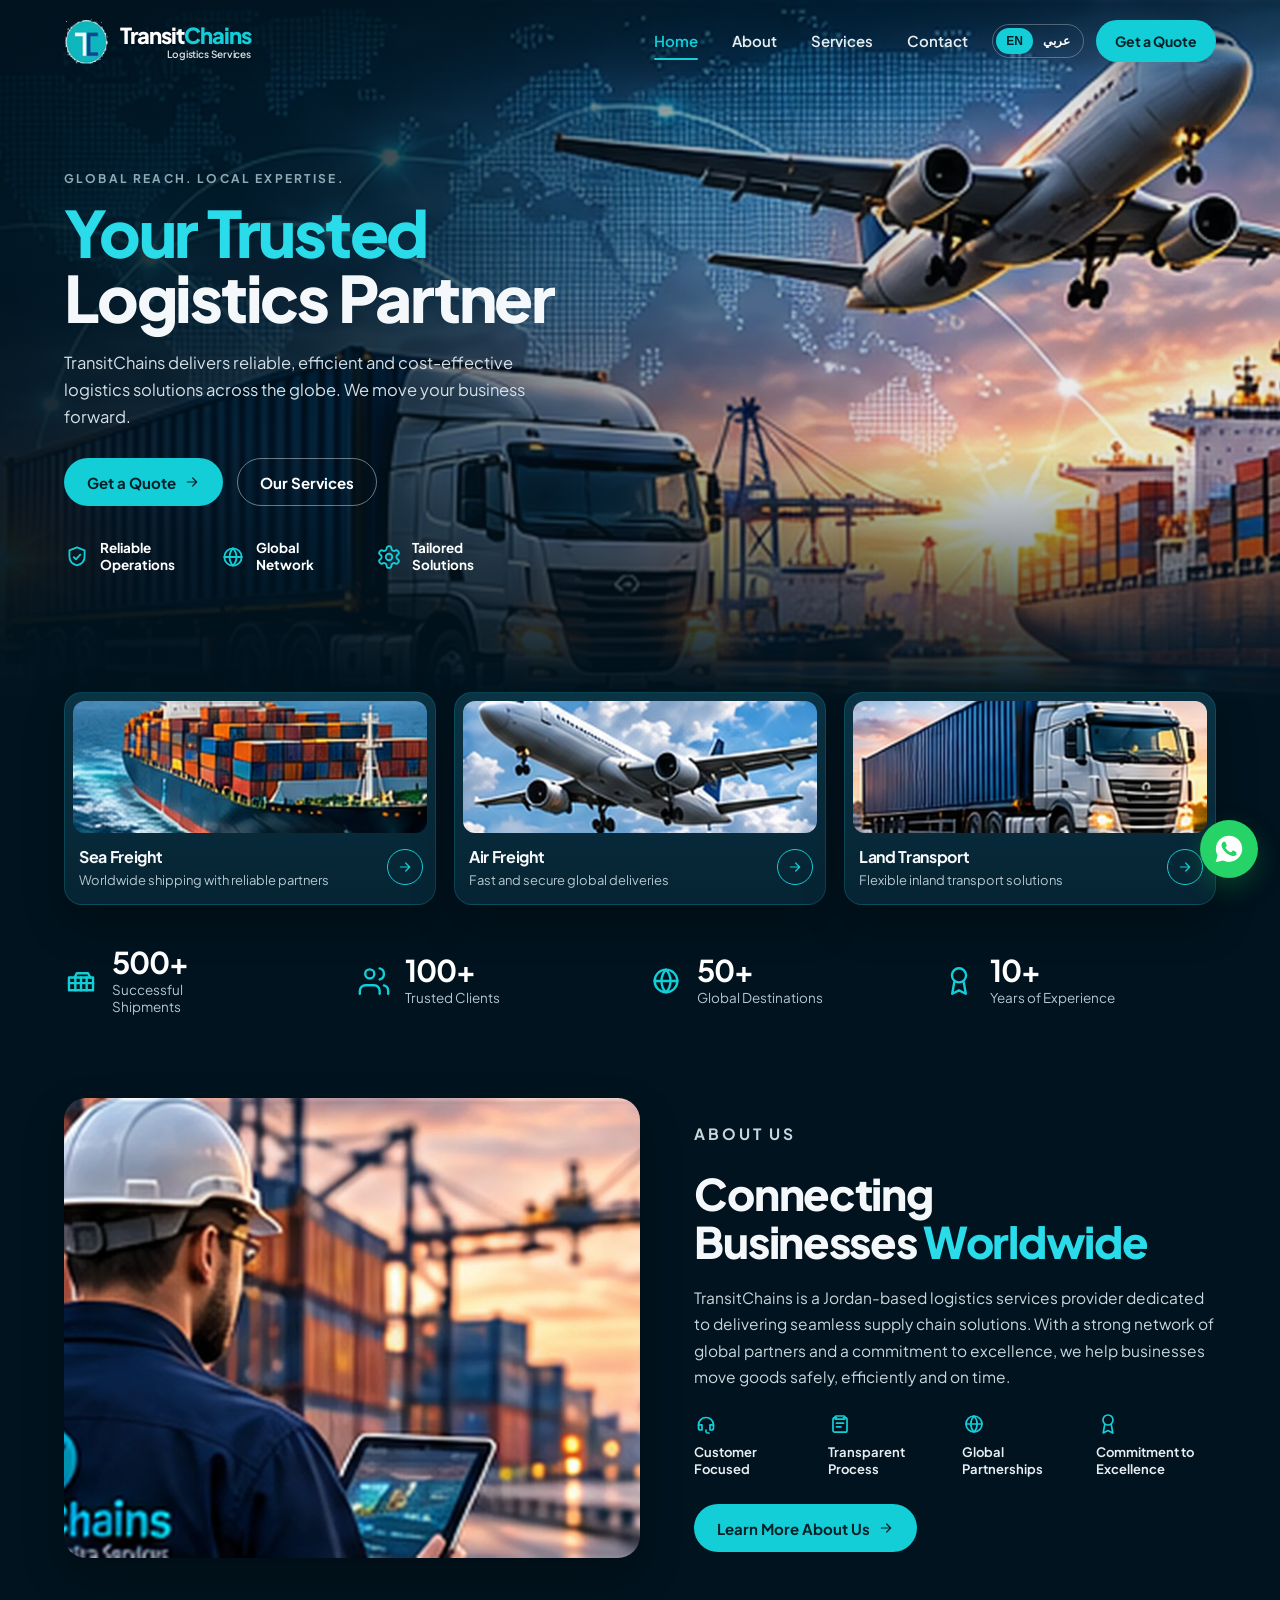
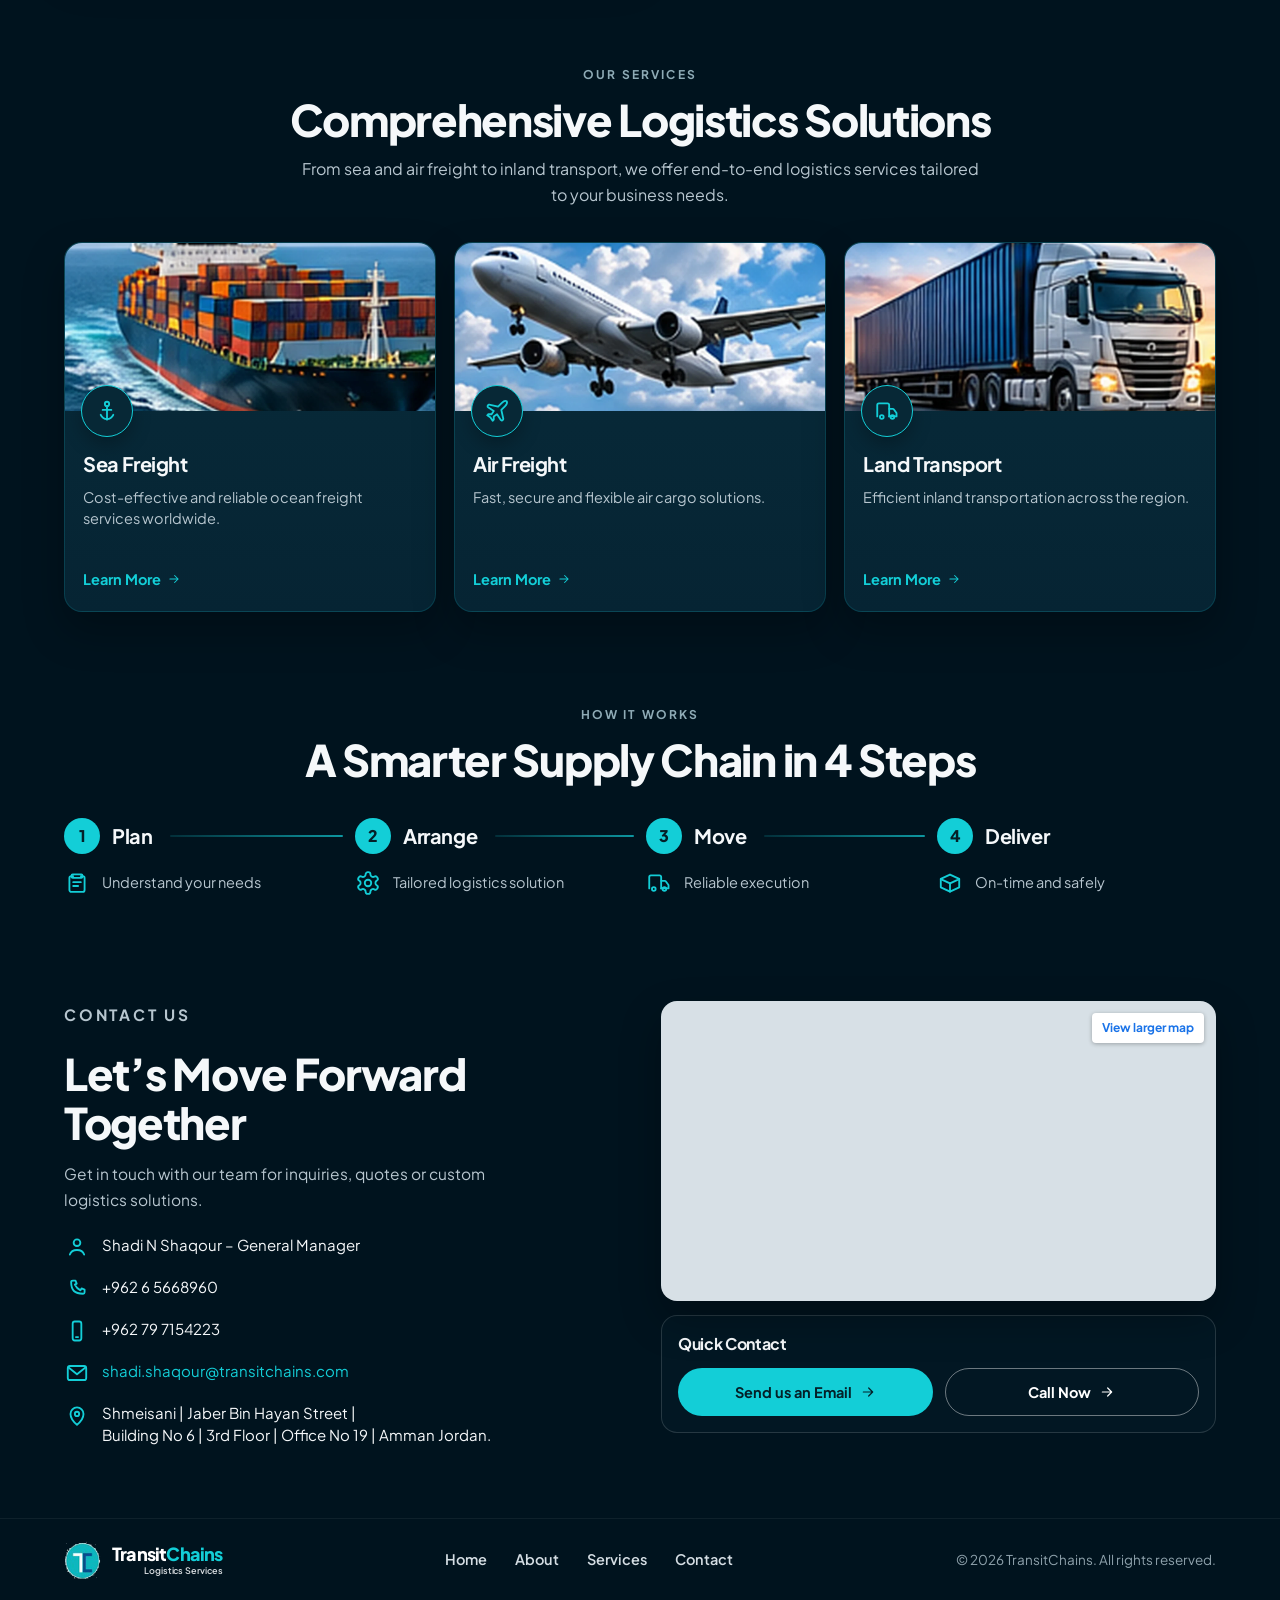
==== index.html @ 6f668985 "Initial TransitChains website and dashboard. Bilingual public site with quote inbox, section control" ====
<!DOCTYPE html>
<html lang="en">
<head>
  <meta charset="UTF-8">
  <meta name="viewport" content="width=device-width, initial-scale=1.0">
  <title>TransitChains Logistics Services | Your Trusted Logistics Partner</title>
  <meta name="description" content="TransitChains delivers reliable sea freight, air freight and land transport from Amman, Jordan.">
  <script>
    (function () {
      try {
        if (localStorage.getItem("tc-lang") === "ar") {
          document.documentElement.lang = "ar";
          document.documentElement.dir = "rtl";
        }
      } catch (error) {}
    })();
  </script>
  <meta name="theme-color" content="#00131E">
  <link rel="canonical" href="https://transitchains.com/">
  <link rel="icon" href="assets/favicon.png" type="image/png">
  <link rel="apple-touch-icon" href="assets/favicon.png">
  <meta property="og:type" content="website">
  <meta property="og:site_name" content="TransitChains Logistics Services">
  <meta property="og:title" content="TransitChains Logistics Services | Your Trusted Logistics Partner">
  <meta property="og:description" content="Reliable, efficient and cost-effective logistics solutions across the globe. We move your business forward.">
  <meta property="og:url" content="https://transitchains.com/">
  <meta property="og:image" content="https://transitchains.com/assets/images/hero-logistics.webp">
  <meta name="twitter:card" content="summary_large_image">
  <link rel="preload" as="image" href="assets/images/hero-logistics.webp">
  <link rel="stylesheet" href="css/styles.css?v=cards3">
  <script type="application/ld+json">
  {
    "@context": "https://schema.org",
    "@type": "ProfessionalService",
    "name": "TransitChains Logistics Services",
    "url": "https://transitchains.com/",
    "image": "https://transitchains.com/assets/images/hero-logistics.webp",
    "email": "shadi.shaqour@transitchains.com",
    "telephone": "+96265668960",
    "address": {
      "@type": "PostalAddress",
      "streetAddress": "Jaber Bin Hayan Street, Building No. 6, 3rd Floor, Office No. 19",
      "addressLocality": "Amman",
      "addressRegion": "Shmeisani",
      "addressCountry": "JO"
    },
    "areaServed": "Worldwide",
    "employee": {
      "@type": "Person",
      "name": "Shadi N Shaqour",
      "jobTitle": "General Manager"
    }
  }
  </script>
</head>
<body>
  <a class="skip" href="#main">Skip to content</a>

  <svg class="sprite" xmlns="http://www.w3.org/2000/svg" aria-hidden="true">
    <symbol id="i-shield" viewBox="0 0 24 24">
      <g fill="none" stroke="currentColor" stroke-width="1.7" stroke-linecap="round" stroke-linejoin="round">
        <path d="M12 3.2l7 2.6v5.7c0 4.2-2.7 7-7 8.3-4.3-1.3-7-4.1-7-8.3V5.8l7-2.6z"/>
        <path d="M9 12.1l2 2 4-4.2"/>
      </g>
    </symbol>
    <symbol id="i-globe" viewBox="0 0 24 24">
      <g fill="none" stroke="currentColor" stroke-width="1.7" stroke-linecap="round" stroke-linejoin="round">
        <circle cx="12" cy="12" r="8"/>
        <path d="M4 12h16"/>
        <path d="M12 4c2.1 2.2 3.2 4.9 3.2 8s-1.1 5.8-3.2 8c-2.1-2.2-3.2-4.9-3.2-8s1.1-5.8 3.2-8z"/>
      </g>
    </symbol>
    <symbol id="i-gear" viewBox="0 0 24 24">
      <g fill="none" stroke="currentColor" stroke-width="1.7" stroke-linecap="round" stroke-linejoin="round">
        <path d="M12.2 2h-.4a2 2 0 0 0-2 2v.18a2 2 0 0 1-1 1.73l-.43.25a2 2 0 0 1-2 0l-.15-.08a2 2 0 0 0-2.73.73l-.22.38a2 2 0 0 0 .73 2.73l.15.1a2 2 0 0 1 1 1.72v.51a2 2 0 0 1-1 1.74l-.15.09a2 2 0 0 0-.73 2.73l.22.38a2 2 0 0 0 2.73.73l.15-.08a2 2 0 0 1 2 0l.43.25a2 2 0 0 1 1 1.73V20a2 2 0 0 0 2 2h.44a2 2 0 0 0 2-2v-.18a2 2 0 0 1 1-1.73l.43-.25a2 2 0 0 1 2 0l.15.08a2 2 0 0 0 2.73-.73l.22-.39a2 2 0 0 0-.73-2.73l-.15-.08a2 2 0 0 1-1-1.74v-.5a2 2 0 0 1 1-1.74l.15-.09a2 2 0 0 0 .73-2.73l-.22-.38a2 2 0 0 0-2.73-.73l-.15.08a2 2 0 0 1-2 0l-.43-.25a2 2 0 0 1-1-1.73V4a2 2 0 0 0-2-2z"/>
        <circle cx="12" cy="12" r="3"/>
      </g>
    </symbol>
    <symbol id="i-users" viewBox="0 0 24 24">
      <g fill="none" stroke="currentColor" stroke-width="1.7" stroke-linecap="round" stroke-linejoin="round">
        <path d="M16 21v-2a4 4 0 0 0-4-4H6a4 4 0 0 0-4 4v2"/>
        <circle cx="9" cy="7" r="3.2"/>
        <path d="M22 21v-2a4 4 0 0 0-3-3.87"/>
        <path d="M16 3.13a4 4 0 0 1 0 7.75"/>
      </g>
    </symbol>
    <symbol id="i-award" viewBox="0 0 24 24">
      <g fill="none" stroke="currentColor" stroke-width="1.7" stroke-linecap="round" stroke-linejoin="round">
        <circle cx="12" cy="8" r="5"/>
        <path d="M8.7 12.6 7.2 21l4.8-2.4L16.8 21l-1.5-8.4"/>
      </g>
    </symbol>
    <symbol id="i-boxes" viewBox="0 0 24 24">
      <g fill="none" stroke="currentColor" stroke-width="1.7" stroke-linecap="round" stroke-linejoin="round">
        <path d="M3.5 9.5h17v9h-17z"/>
        <path d="M3.5 13.5h17M8 9.5v9M12 9.5v9M16 9.5v9"/>
        <path d="M7.5 9.5L9 6.5h8l1.5 3"/>
      </g>
    </symbol>
    <symbol id="i-anchor" viewBox="0 0 24 24">
      <g fill="none" stroke="currentColor" stroke-width="1.7" stroke-linecap="round" stroke-linejoin="round">
        <circle cx="12" cy="5.5" r="2"/>
        <path d="M12 7.5V20"/>
        <path d="M8 11h8"/>
        <path d="M6.2 15.5C7.4 18 9.5 19.4 12 19.4s4.6-1.4 5.8-3.9"/>
      </g>
    </symbol>
    <symbol id="i-plane" viewBox="0 0 24 24">
      <g fill="none" stroke="currentColor" stroke-width="1.7" stroke-linecap="round" stroke-linejoin="round">
        <path d="M17.8 19.2 16 11l3.5-3.5C21 6 21.5 4 21 3c-1-.5-3 0-4.5 1.5L13 8 4.8 6.2c-.5-.1-.9.1-1.1.5l-.3.5c-.2.5-.1 1 .3 1.3L9 12l-2 3H4l-1 1 3 2 2 3 1-1v-3l3-2 3.5 5.3c.3.4.8.5 1.3.3l.5-.2c.4-.3.6-.7.5-1.2z"/>
      </g>
    </symbol>
    <symbol id="i-truck" viewBox="0 0 24 24">
      <g fill="none" stroke="currentColor" stroke-width="1.7" stroke-linecap="round" stroke-linejoin="round">
        <path d="M14 17V6.5A1.5 1.5 0 0 0 12.5 5H4.5A1.5 1.5 0 0 0 3 6.5V17"/>
        <path d="M14 10h3.4a1 1 0 0 1 .8.4l2.4 3.2a1 1 0 0 1 .2.6V17h-6.8"/>
        <circle cx="7.2" cy="17.5" r="1.7"/>
        <circle cx="17" cy="17.5" r="1.7"/>
      </g>
    </symbol>
    <symbol id="i-warehouse" viewBox="0 0 24 24">
      <g fill="none" stroke="currentColor" stroke-width="1.7" stroke-linecap="round" stroke-linejoin="round">
        <path d="M4 20V10.2L12 4l8 6.2V20"/>
        <path d="M4 20h16"/>
        <path d="M9 20v-6h6v6"/>
      </g>
    </symbol>
    <symbol id="i-clipboard" viewBox="0 0 24 24">
      <g fill="none" stroke="currentColor" stroke-width="1.7" stroke-linecap="round" stroke-linejoin="round">
        <rect x="7" y="4" width="10" height="3.2" rx="1"/>
        <path d="M8.5 5.6H6.8A1.8 1.8 0 005 7.4v11A1.8 1.8 0 006.8 20.2h10.4a1.8 1.8 0 001.8-1.8v-11a1.8 1.8 0 00-1.8-1.8H15.5"/>
        <path d="M8.5 11.2h7M8.5 14.8h4.5"/>
      </g>
    </symbol>
    <symbol id="i-box" viewBox="0 0 24 24">
      <g fill="none" stroke="currentColor" stroke-width="1.7" stroke-linecap="round" stroke-linejoin="round">
        <path d="M3.5 8.2L12 4.2l8.5 4v.2L12 12.4 3.5 8.4z"/>
        <path d="M3.5 8.4V16l8.5 4 8.5-4V8.4"/>
        <path d="M12 12.4V20"/>
      </g>
    </symbol>
    <symbol id="i-headset" viewBox="0 0 24 24">
      <g fill="none" stroke="currentColor" stroke-width="1.7" stroke-linecap="round" stroke-linejoin="round">
        <path d="M4.5 13a7.5 7.5 0 0115 0"/>
        <path d="M4.5 13.2V16a2 2 0 002 2H8v-5.2H6.5a2 2 0 00-2 2.4z"/>
        <path d="M19.5 13.2V16a2 2 0 01-2 2H16v-5.2h1.5a2 2 0 012 2.4z"/>
        <path d="M12 18.2v1.2a1.6 1.6 0 001.6 1.6H15"/>
      </g>
    </symbol>
    <symbol id="i-user" viewBox="0 0 24 24">
      <g fill="none" stroke="currentColor" stroke-width="1.7" stroke-linecap="round" stroke-linejoin="round">
        <circle cx="12" cy="8" r="3.1"/>
        <path d="M5.4 19c.9-2.8 3.1-4.2 6.6-4.2s5.7 1.4 6.6 4.2"/>
      </g>
    </symbol>
    <symbol id="i-phone" viewBox="0 0 24 24">
      <g fill="none" stroke="currentColor" stroke-width="1.7" stroke-linecap="round" stroke-linejoin="round">
        <path d="M8.2 4.2h2.4l1.1 2.8-1.7 1a11 11 0 005.2 5.2l1-1.7 2.8 1.1v2.4c0 .7-.6 1.4-1.4 1.4C9.8 16.4 6.6 13.2 6.6 5.6c0-.8.6-1.4 1.6-1.4z"/>
      </g>
    </symbol>
    <symbol id="i-mobile" viewBox="0 0 24 24">
      <g fill="none" stroke="currentColor" stroke-width="1.7" stroke-linecap="round" stroke-linejoin="round">
        <rect x="8" y="3.2" width="8" height="17.6" rx="2"/>
        <path d="M11 17.6h2"/>
      </g>
    </symbol>
    <symbol id="i-mail" viewBox="0 0 24 24">
      <g fill="none" stroke="currentColor" stroke-width="1.7" stroke-linecap="round" stroke-linejoin="round">
        <rect x="3.5" y="5.5" width="17" height="13" rx="2"/>
        <path d="M4.5 7.2l7.5 6 7.5-6"/>
      </g>
    </symbol>
    <symbol id="i-pin" viewBox="0 0 24 24">
      <g fill="none" stroke="currentColor" stroke-width="1.7" stroke-linecap="round" stroke-linejoin="round">
        <path d="M12 21s6-5.1 6-10a6 6 0 10-12 0c0 4.9 6 10 6 10z"/>
        <circle cx="12" cy="11" r="2"/>
      </g>
    </symbol>
    <symbol id="i-arrow" viewBox="0 0 24 24">
      <g fill="none" stroke="currentColor" stroke-width="1.8" stroke-linecap="round" stroke-linejoin="round">
        <path d="M5 12h14M13 6l6 6-6 6"/>
      </g>
    </symbol>
    <symbol id="i-whatsapp" viewBox="0 0 24 24">
      <path fill="currentColor" d="M12.04 2C6.58 2 2.15 6.4 2.15 11.83c0 1.74.46 3.44 1.34 4.94L2 22l5.39-1.41a10.1 10.1 0 004.65 1.12h.01c5.46 0 9.89-4.4 9.89-9.83C21.94 6.4 17.5 2 12.04 2zm5.76 13.9c-.24.68-1.4 1.24-1.94 1.32-.5.07-1.12.1-1.81-.11-.41-.13-.95-.31-1.63-.61-2.87-1.24-4.74-4.13-4.88-4.32-.14-.19-1.16-1.54-1.16-2.94s.73-2.08 1-2.37c.24-.26.64-.38 1.02-.38.12 0 .23 0 .33.01.3.01.44.03.64.49.24.57.82 1.98.89 2.12.07.15.12.32.02.51-.09.19-.14.31-.28.48-.14.17-.29.37-.42.5-.14.14-.28.29-.12.56.16.26.7 1.16 1.51 1.88 1.04.92 1.91 1.21 2.18 1.35.27.13.43.11.59-.07.16-.17.68-.79.86-1.06.18-.27.36-.22.6-.13.24.09 1.54.73 1.8.86.27.13.44.2.51.31.07.11.07.64-.17 1.32z"/>
    </symbol>
  </svg>

  <header class="header" id="top" data-section="header" data-rows="header.logo nav.home nav.about nav.services nav.contact header.quote header.lang">
    <div class="container header-inner">
      <a class="logo" href="#home" data-row="header.logo" aria-label="TransitChains Logistics Services, home">
        <img src="assets/favicon.png" alt="" width="46" height="46">
        <span class="logo-text">
          <span class="logo-name"><span>Transit</span><span class="accent">Chains</span></span>
          <span class="logo-tag" data-i18n="brand.tag">Logistics Services</span>
        </span>
      </a>

      <nav class="nav" id="site-nav" aria-label="Primary">
        <a href="#home" class="is-active" data-row="nav.home" data-i18n="nav.home">Home</a>
        <a href="#about" data-nav="about" data-row="nav.about" data-i18n="nav.about">About</a>
        <a href="#services" data-nav="services" data-row="nav.services" data-i18n="nav.services">Services</a>
        <a href="#contact" data-nav="contact" data-row="nav.contact" data-i18n="nav.contact">Contact</a>
        <button type="button" class="btn btn-primary nav-cta" data-open-quote data-row="header.quote"><span data-i18n="nav.quote">Get a Quote</span></button>
      </nav>

      <div class="header-end">
        <div class="lang-switch" data-row="header.lang" role="group" aria-label="Language">
          <button type="button" data-set-lang="en">EN</button>
          <button type="button" data-set-lang="ar">عربي</button>
        </div>
        <button type="button" class="btn btn-primary header-cta" data-open-quote data-row="header.quote"><span data-i18n="nav.quote">Get a Quote</span></button>
        <button class="nav-toggle" type="button" aria-expanded="false" aria-controls="site-nav" aria-label="Open menu">
          <span></span><span></span><span></span>
        </button>
      </div>
    </div>
  </header>

  <main id="main">
    <section class="hero" id="home">
      <div class="hero-stage" data-section="hero" data-rows="hero.photo hero.kicker hero.title hero.lede hero.quote hero.services hero.f1 hero.f2 hero.f3">
        <img class="hero-photo" data-row="hero.photo" src="assets/images/hero-logistics.webp" alt="Airplane, container truck and cargo ship at a port terminal" width="2400" height="1100">
        <div class="hero-shade" aria-hidden="true"></div>
        <div class="container">
          <div class="hero-copy">
          <p class="kicker" data-row="hero.kicker" data-i18n="hero.kicker">Global reach. Local expertise.</p>
          <h1 data-row="hero.title">
            <span class="accent" data-i18n="hero.titleA">Your Trusted</span>
            <span data-i18n="hero.titleB">Logistics Partner</span>
          </h1>
          <p class="lede" data-row="hero.lede" data-i18n="hero.lede">TransitChains delivers reliable, efficient and cost-effective logistics solutions across the globe. We move your business forward.</p>
          <div class="hero-actions">
            <button type="button" class="btn btn-primary" data-open-quote data-row="hero.quote"><span data-i18n="nav.quote">Get a Quote</span> <svg class="icon icon-sm" aria-hidden="true"><use href="#i-arrow"/></svg></button>
            <a class="btn btn-ghost" href="#services" data-nav="services" data-row="hero.services"><span data-i18n="hero.services">Our Services</span></a>
          </div>
          <ul class="features">
            <li data-row="hero.f1">
              <svg class="icon" aria-hidden="true"><use href="#i-shield"/></svg>
              <span data-i18n="hero.f1">Reliable Operations</span>
            </li>
            <li data-row="hero.f2">
              <svg class="icon" aria-hidden="true"><use href="#i-globe"/></svg>
              <span data-i18n="hero.f2">Global Network</span>
            </li>
            <li data-row="hero.f3">
              <svg class="icon" aria-hidden="true"><use href="#i-gear"/></svg>
              <span data-i18n="hero.f3">Tailored Solutions</span>
            </li>
          </ul>
          </div>
        </div>
      </div>

      <div class="container">
        <div class="mini-grid" data-section="heroCards" data-rows="heroCards.sea heroCards.air heroCards.land">
          <a class="mini-card" href="#sea-freight" data-row="heroCards.sea">
            <img src="assets/images/sea-freight.webp" alt="Container ship at sea" width="1200" height="800">
            <span class="mini-body">
              <span>
                <strong data-i18n="svc.sea.name">Sea Freight</strong>
                <small data-i18n="svc.sea.short">Worldwide shipping with reliable partners</small>
              </span>
              <span class="arrow-btn" aria-hidden="true"><svg class="icon icon-sm"><use href="#i-arrow"/></svg></span>
            </span>
          </a>
          <a class="mini-card" href="#air-freight" data-row="heroCards.air">
            <img src="assets/images/air-freight.webp" alt="Cargo airplane in flight" width="1200" height="800">
            <span class="mini-body">
              <span>
                <strong data-i18n="svc.air.name">Air Freight</strong>
                <small data-i18n="svc.air.short">Fast and secure global deliveries</small>
              </span>
              <span class="arrow-btn" aria-hidden="true"><svg class="icon icon-sm"><use href="#i-arrow"/></svg></span>
            </span>
          </a>
          <a class="mini-card" href="#land-transport" data-row="heroCards.land">
            <img src="assets/images/land-transport.webp" alt="Freight truck on the highway" width="1200" height="800">
            <span class="mini-body">
              <span>
                <strong data-i18n="svc.land.name">Land Transport</strong>
                <small data-i18n="svc.land.short">Flexible inland transport solutions</small>
              </span>
              <span class="arrow-btn" aria-hidden="true"><svg class="icon icon-sm"><use href="#i-arrow"/></svg></span>
            </span>
          </a>
        </div>
      </div>
    </section>

    <section class="stats" data-section="stats" data-rows="stat.1 stat.2 stat.3 stat.4" aria-label="Company highlights">
      <div class="container stats-grid">
        <div class="stat" data-row="stat.1">
          <svg class="icon icon-lg" aria-hidden="true"><use href="#i-boxes"/></svg>
          <div>
            <strong data-stat="0">500+</strong>
            <span data-i18n="stat.1">Successful Shipments</span>
          </div>
        </div>
        <div class="stat" data-row="stat.2">
          <svg class="icon icon-lg" aria-hidden="true"><use href="#i-users"/></svg>
          <div>
            <strong data-stat="1">100+</strong>
            <span data-i18n="stat.2">Trusted Clients</span>
          </div>
        </div>
        <div class="stat" data-row="stat.3">
          <svg class="icon icon-lg" aria-hidden="true"><use href="#i-globe"/></svg>
          <div>
            <strong data-stat="2">50+</strong>
            <span data-i18n="stat.3">Global Destinations</span>
          </div>
        </div>
        <div class="stat" data-row="stat.4">
          <svg class="icon icon-lg" aria-hidden="true"><use href="#i-award"/></svg>
          <div>
            <strong data-stat="3">10+</strong>
            <span data-i18n="stat.4">Years of Experience</span>
          </div>
        </div>
      </div>
    </section>

    <section class="about" id="about" data-section="about" data-rows="about.photo about.kicker about.title about.body about.p1 about.p2 about.p3 about.p4 about.more">
      <div class="container about-grid">
        <figure class="about-photo" data-row="about.photo">
          <img src="assets/images/about-logistics.webp" alt="TransitChains coordinator reviewing a shipment plan at the port" width="1400" height="1100">
        </figure>
        <div class="about-copy">
          <p class="kicker" data-row="about.kicker" data-i18n="about.kicker">About us</p>
          <h2 data-row="about.title"><span data-i18n="about.t1">Connecting</span><br><span data-i18n="about.t2">Businesses</span> <span class="accent" data-i18n="about.t3">Worldwide</span></h2>
          <p data-row="about.body" data-i18n="about.body">TransitChains is a Jordan-based logistics services provider dedicated to delivering seamless supply chain solutions. With a strong network of global partners and a commitment to excellence, we help businesses move goods safely, efficiently and on time.</p>
          <ul class="about-points">
            <li data-row="about.p1">
              <svg class="icon" aria-hidden="true"><use href="#i-headset"/></svg>
              <span data-i18n="about.p1">Customer Focused</span>
            </li>
            <li data-row="about.p2">
              <svg class="icon" aria-hidden="true"><use href="#i-clipboard"/></svg>
              <span data-i18n="about.p2">Transparent Process</span>
            </li>
            <li data-row="about.p3">
              <svg class="icon" aria-hidden="true"><use href="#i-globe"/></svg>
              <span data-i18n="about.p3">Global Partnerships</span>
            </li>
            <li data-row="about.p4">
              <svg class="icon" aria-hidden="true"><use href="#i-award"/></svg>
              <span data-i18n="about.p4">Commitment to Excellence</span>
            </li>
          </ul>
          <a class="btn btn-primary" href="#services" data-nav="services" data-row="about.more"><span data-i18n="about.more">Learn More About Us</span> <svg class="icon icon-sm" aria-hidden="true"><use href="#i-arrow"/></svg></a>
        </div>
      </div>
    </section>

    <section class="services" id="services" data-section="services" data-rows="services.head services.sea services.air services.land">
      <div class="container">
        <header class="section-head" data-row="services.head">
          <p class="kicker" data-i18n="services.kicker">Our services</p>
          <h2 data-i18n="services.title">Comprehensive Logistics Solutions</h2>
          <p data-i18n="services.lede">From sea and air freight to inland transport, we offer end-to-end logistics services tailored to your business needs.</p>
        </header>
        <div class="solution-grid">
          <article class="solution" id="sea-freight" data-row="services.sea">
            <div class="solution-media">
              <img src="assets/images/sea-freight.webp" alt="Loaded container vessel on open water" width="1200" height="800">
              <span class="solution-badge" aria-hidden="true"><svg class="icon"><use href="#i-anchor"/></svg></span>
            </div>
            <div class="solution-body">
              <h3 data-i18n="svc.sea.name">Sea Freight</h3>
              <p data-i18n="svc.sea.long">Cost-effective and reliable ocean freight services worldwide.</p>
              <button type="button" class="text-link" data-open-quote data-service="sea" data-row="services.seaMore"><span data-i18n="services.more">Learn More</span> <svg class="icon icon-xs" aria-hidden="true"><use href="#i-arrow"/></svg></button>
            </div>
          </article>
          <article class="solution" id="air-freight" data-row="services.air">
            <div class="solution-media">
              <img src="assets/images/air-freight.webp" alt="Commercial aircraft flying above the clouds" width="1200" height="800">
              <span class="solution-badge" aria-hidden="true"><svg class="icon"><use href="#i-plane"/></svg></span>
            </div>
            <div class="solution-body">
              <h3 data-i18n="svc.air.name">Air Freight</h3>
              <p data-i18n="svc.air.long">Fast, secure and flexible air cargo solutions.</p>
              <button type="button" class="text-link" data-open-quote data-service="air" data-row="services.airMore"><span data-i18n="services.more">Learn More</span> <svg class="icon icon-xs" aria-hidden="true"><use href="#i-arrow"/></svg></button>
            </div>
          </article>
          <article class="solution" id="land-transport" data-row="services.land">
            <div class="solution-media">
              <img src="assets/images/land-transport.webp" alt="Semi-truck hauling a container on the road" width="1200" height="800">
              <span class="solution-badge" aria-hidden="true"><svg class="icon"><use href="#i-truck"/></svg></span>
            </div>
            <div class="solution-body">
              <h3 data-i18n="svc.land.name">Land Transport</h3>
              <p data-i18n="svc.land.long">Efficient inland transportation across the region.</p>
              <button type="button" class="text-link" data-open-quote data-service="land" data-row="services.landMore"><span data-i18n="services.more">Learn More</span> <svg class="icon icon-xs" aria-hidden="true"><use href="#i-arrow"/></svg></button>
            </div>
          </article>
        </div>
      </div>
    </section>

    <section class="process" id="process" data-section="process" data-rows="process.head step.1 step.2 step.3 step.4" aria-labelledby="process-title">
      <div class="container">
        <header class="section-head" data-row="process.head">
          <p class="kicker" data-i18n="process.kicker">How it works</p>
          <h2 id="process-title" data-i18n="process.title">A Smarter Supply Chain in 4 Steps</h2>
        </header>
        <ol class="steps">
          <li data-row="step.1">
            <div class="step-top">
              <span class="step-num">1</span>
              <h3 data-i18n="step.1.t">Plan</h3>
              <span class="connector" aria-hidden="true"></span>
            </div>
            <div class="step-body">
              <svg class="icon" aria-hidden="true"><use href="#i-clipboard"/></svg>
              <p data-i18n="step.1.d">Understand your needs</p>
            </div>
          </li>
          <li data-row="step.2">
            <div class="step-top">
              <span class="step-num">2</span>
              <h3 data-i18n="step.2.t">Arrange</h3>
              <span class="connector" aria-hidden="true"></span>
            </div>
            <div class="step-body">
              <svg class="icon" aria-hidden="true"><use href="#i-gear"/></svg>
              <p data-i18n="step.2.d">Tailored logistics solution</p>
            </div>
          </li>
          <li data-row="step.3">
            <div class="step-top">
              <span class="step-num">3</span>
              <h3 data-i18n="step.3.t">Move</h3>
              <span class="connector" aria-hidden="true"></span>
            </div>
            <div class="step-body">
              <svg class="icon" aria-hidden="true"><use href="#i-truck"/></svg>
              <p data-i18n="step.3.d">Reliable execution</p>
            </div>
          </li>
          <li data-row="step.4">
            <div class="step-top">
              <span class="step-num">4</span>
              <h3 data-i18n="step.4.t">Deliver</h3>
            </div>
            <div class="step-body">
              <svg class="icon" aria-hidden="true"><use href="#i-box"/></svg>
              <p data-i18n="step.4.d">On-time and safely</p>
            </div>
          </li>
        </ol>
      </div>
    </section>

    <section class="contact" id="contact" data-section="contact" data-rows="contact.kicker contact.title contact.lede contact.manager contact.phone contact.mobile contact.email contact.address contact.map contact.quick contact.emailBtn contact.call">
      <div class="container contact-grid">
        <div class="contact-copy">
          <p class="kicker" data-row="contact.kicker" data-i18n="contact.kicker">Contact us</p>
          <h2 data-row="contact.title" data-i18n="contact.title">Let’s Move Forward Together</h2>
          <p data-row="contact.lede" data-i18n="contact.lede">Get in touch with our team for inquiries, quotes or custom logistics solutions.</p>
          <ul class="contact-list">
            <li data-row="contact.manager">
              <svg class="icon" aria-hidden="true"><use href="#i-user"/></svg>
              <span><span data-bind="manager">Shadi N Shaqour</span> – <span data-i18n="contact.role">General Manager</span></span>
            </li>
            <li data-row="contact.phone">
              <svg class="icon" aria-hidden="true"><use href="#i-phone"/></svg>
              <a data-bind="phone" href="tel:+96265668960">+962 6 5668960</a>
            </li>
            <li data-row="contact.mobile">
              <svg class="icon" aria-hidden="true"><use href="#i-mobile"/></svg>
              <a data-bind="mobile" href="tel:+962797154223">+962 79 7154223</a>
            </li>
            <li data-row="contact.email">
              <svg class="icon" aria-hidden="true"><use href="#i-mail"/></svg>
              <a class="email" data-bind="email" href="mailto:shadi.shaqour@transitchains.com">shadi.shaqour@transitchains.com</a>
            </li>
            <li data-row="contact.address">
              <svg class="icon" aria-hidden="true"><use href="#i-pin"/></svg>
              <a data-bind="address" data-i18n="contact.address" href="https://www.google.com/maps/search/?api=1&amp;query=Jaber+Bin+Hayan+Street+Shmeisani+Amman+Jordan" target="_blank" rel="noopener noreferrer">Shmeisani | Jaber Bin Hayan Street |
Building No 6 | 3rd Floor | Office No 19 | Amman Jordan.</a>
            </li>
          </ul>
        </div>

        <div class="contact-panel">
          <div class="map-frame" data-row="contact.map">
            <iframe
              data-bind="map"
              title="Map showing TransitChains in Shmeisani, Amman"
              src="https://maps.google.com/maps?q=Jaber%20Bin%20Hayan%20Street%2C%20Shmeisani%2C%20Amman%2C%20Jordan&amp;z=15&amp;output=embed"
              loading="lazy"
              referrerpolicy="no-referrer-when-downgrade"></iframe>
            <a class="map-larger" data-bind="mapLink" data-i18n="contact.map" href="https://www.google.com/maps/search/?api=1&amp;query=Jaber+Bin+Hayan+Street+Shmeisani+Amman+Jordan" target="_blank" rel="noopener noreferrer">View larger map</a>
          </div>
          <div class="quick">
            <h3 data-row="contact.quick" data-i18n="contact.quick">Quick Contact</h3>
            <div class="quick-actions">
              <button type="button" class="btn btn-primary" data-open-quote data-row="contact.emailBtn"><span data-i18n="contact.email">Send us an Email</span> <svg class="icon icon-sm" aria-hidden="true"><use href="#i-arrow"/></svg></button>
              <a class="btn btn-ghost" data-bind="call" data-row="contact.call" href="tel:+96265668960"><span data-i18n="contact.call">Call Now</span> <svg class="icon icon-sm" aria-hidden="true"><use href="#i-arrow"/></svg></a>
            </div>
          </div>
        </div>
      </div>
    </section>
  </main>

  <footer class="footer" data-section="footer" data-rows="footer.logo footer.home footer.about footer.services footer.contact footer.copy">
    <div class="container footer-inner">
      <a class="logo logo-sm" href="#home" data-row="footer.logo" aria-label="TransitChains Logistics Services, home">
        <img src="assets/favicon.png" alt="" width="38" height="38">
        <span class="logo-text">
          <span class="logo-name"><span>Transit</span><span class="accent">Chains</span></span>
          <span class="logo-tag" data-i18n="brand.tag">Logistics Services</span>
        </span>
      </a>
      <nav class="footer-nav" aria-label="Footer">
        <a href="#home" data-row="footer.home" data-i18n="nav.home">Home</a>
        <a href="#about" data-nav="about" data-row="footer.about" data-i18n="nav.about">About</a>
        <a href="#services" data-nav="services" data-row="footer.services" data-i18n="nav.services">Services</a>
        <a href="#contact" data-nav="contact" data-row="footer.contact" data-i18n="nav.contact">Contact</a>
      </nav>
      <p class="copyright" data-row="footer.copy">© 2026 TransitChains. <span data-i18n="footer.rights">All rights reserved.</span></p>
    </div>
  </footer>

  <a class="whatsapp" data-section="whatsapp" data-bind="whatsapp" href="https://wa.me/962797154223" target="_blank" rel="noopener noreferrer" aria-label="Chat with TransitChains on WhatsApp">
    <svg class="icon icon-wa" aria-hidden="true"><use href="#i-whatsapp"/></svg>
  </a>

  <div class="modal" id="quote-modal" hidden>
    <div class="modal-backdrop" data-close-quote></div>
    <div class="modal-dialog" role="dialog" aria-modal="true" aria-labelledby="quote-title">
      <button type="button" class="modal-close" data-close-quote aria-label="Close">×</button>
      <form id="quote-form">
        <p class="kicker" data-row="quote.kicker" data-i18n="nav.quote">Get a Quote</p>
        <h2 id="quote-title" data-row="quote.title" data-i18n="quote.title">Request a Quote</h2>
        <p data-row="quote.text" data-i18n="quote.text">Tell us about your shipment and our team will reply with a clear offer.</p>
        <label data-row="quote.name">
          <span data-i18n="quote.name">Full name</span>
          <input name="name" required autocomplete="name">
        </label>
        <label data-row="quote.company">
          <span data-i18n="quote.company">Company</span>
          <input name="company" autocomplete="organization">
        </label>
        <div class="modal-row">
          <label data-row="quote.email">
            <span data-i18n="quote.email">Email</span>
            <input name="email" type="email" required autocomplete="email">
          </label>
          <label data-row="quote.phone">
            <span data-i18n="quote.phone">Phone</span>
            <input name="phone" type="tel" required autocomplete="tel">
          </label>
        </div>
        <label data-row="quote.service">
          <span data-i18n="quote.service">Service</span>
          <select name="service" required>
            <option value="" data-i18n="quote.choose">Choose a service</option>
            <option value="sea" data-row="quote.sea" data-i18n="svc.sea.name">Sea Freight</option>
            <option value="air" data-row="quote.air" data-i18n="svc.air.name">Air Freight</option>
            <option value="land" data-row="quote.land" data-i18n="svc.land.name">Land Transport</option>
          </select>
        </label>
        <label data-row="quote.message">
          <span data-i18n="quote.message">Shipment details</span>
          <textarea name="message" rows="4" required></textarea>
        </label>
        <input class="hp" tabindex="-1" autocomplete="off" name="website" aria-hidden="true">
        <p class="form-error" data-quote-error hidden></p>
        <button type="submit" class="btn btn-primary" data-row="quote.submit"><span data-i18n="quote.submit">Send request</span></button>
      </form>
      <div class="quote-success" hidden>
        <h2 data-row="quote.success" data-i18n="quote.success">Request received</h2>
        <p data-row="quote.successText" data-i18n="quote.successText">Thank you. The TransitChains team will contact you shortly.</p>
        <button type="button" class="btn btn-primary" data-close-quote data-row="quote.close"><span data-i18n="quote.close">Close</span></button>
      </div>
    </div>
  </div>

  <script src="js/main.js?v=rows" defer></script>
</body>
</html>
---- css/styles.css ----
@font-face {
  font-family: "Plus Jakarta Sans";
  src: url("../assets/fonts/plus-jakarta-sans.woff2") format("woff2");
  font-weight: 400 800;
  font-style: normal;
  font-display: swap;
}

@font-face {
  font-family: "Cairo";
  src: url("../assets/fonts/cairo-arabic.woff2") format("woff2");
  font-weight: 700;
  font-style: normal;
  font-display: swap;
}

:root {
  --bg: #00131e;
  --bg-raise: #021821;
  --card: #072836;
  --card-2: #0a3142;
  --cyan: #13ced7;
  --cyan-bright: #2adcea;
  --ink: #042028;
  --text: #f5f8fa;
  --muted: #b7c6cf;
  --kicker: #8eabb6;
  --line: rgba(19, 206, 215, 0.16);
  --header: 82px;
  --shadow: 0 18px 40px rgba(0, 0, 0, 0.28);
  --radius: 18px;
}

*,
*::before,
*::after {
  box-sizing: border-box;
}

html {
  scroll-behavior: smooth;
}

::selection {
  background: rgba(19, 206, 215, 0.35);
  color: #fff;
}

@media (prefers-reduced-motion: reduce) {
  html { scroll-behavior: auto; }
  *,
  *::before,
  *::after {
    animation-duration: 0.01ms !important;
    animation-iteration-count: 1 !important;
    transition-duration: 0.01ms !important;
  }
}

html[lang="ar"] body {
  font-family: "Cairo", "Plus Jakarta Sans", sans-serif;
  font-weight: 700;
  font-synthesis: none;
  line-height: 1.75;
}

html[lang="ar"] h1,
html[lang="ar"] h2,
html[lang="ar"] h3,
html[lang="ar"] .kicker,
html[lang="ar"] .btn,
html[lang="ar"] .logo-tag,
html[lang="ar"] .nav a,
html[lang="ar"] .stat span {
  font-weight: 700;
  letter-spacing: 0;
}

html[lang="ar"] h1 { line-height: 1.3; }
html[lang="ar"] h2 { line-height: 1.45; }
html[lang="ar"] h3 { line-height: 1.45; }
html[lang="ar"] .btn { line-height: 1.35; }
html[lang="ar"] .lede,
html[lang="ar"] .about-copy p,
html[lang="ar"] .solution-body p { line-height: 1.9; }

html[lang="ar"] .logo-name,
html[lang="ar"] .stat strong {
  font-family: "Plus Jakarta Sans", sans-serif;
  font-weight: 800;
  letter-spacing: -0.04em;
}

body {
  margin: 0;
  overflow-x: clip;
  background: var(--bg);
  color: var(--text);
  font-family: "Plus Jakarta Sans", "Segoe UI", sans-serif;
  font-size: 16px;
  line-height: 1.5;
  -webkit-font-smoothing: antialiased;
  text-rendering: optimizeLegibility;
}

img {
  max-width: 100%;
}

button,
a {
  -webkit-tap-highlight-color: transparent;
}

::selection {
  background: rgba(19, 206, 215, 0.35);
  color: #fff;
}

.sprite {
  position: absolute;
  width: 0;
  height: 0;
  overflow: hidden;
}

.skip {
  position: absolute;
  left: 16px;
  top: -48px;
  z-index: 200;
  background: var(--cyan);
  color: var(--ink);
  padding: 8px 14px;
  border-radius: 8px;
  font-weight: 700;
}

.skip:focus {
  top: 12px;
}

.container {
  width: min(1800px, 90%);
  margin-inline: auto;
}

.icon {
  width: 26px;
  height: 26px;
  display: block;
  flex: none;
}

.icon-sm {
  width: 16px;
  height: 16px;
}

.icon-xs {
  width: 14px;
  height: 14px;
}

.icon-lg {
  width: 34px;
  height: 34px;
}

.icon-wa {
  width: 32px;
  height: 32px;
}

.kicker {
  margin: 0 0 12px;
  color: var(--kicker);
  font-size: 12px;
  font-weight: 700;
  letter-spacing: 0.18em;
  text-transform: uppercase;
}

h1,
h2,
h3,
p {
  margin-top: 0;
}

h1 {
  margin: 0;
  font-size: clamp(42px, 5vw, 68px);
  line-height: 1.02;
  letter-spacing: -0.035em;
  font-weight: 800;
}

h1 span {
  display: block;
}

h2 {
  margin: 0;
  font-size: clamp(32px, 3.4vw, 46px);
  line-height: 1.12;
  letter-spacing: -0.03em;
  font-weight: 800;
}

.accent {
  color: var(--cyan-bright);
}

.btn {
  display: inline-flex;
  align-items: center;
  justify-content: center;
  gap: 8px;
  min-height: 48px;
  padding: 12px 22px;
  border-radius: 999px;
  border: 1.5px solid transparent;
  font: inherit;
  font-size: 15px;
  font-weight: 700;
  line-height: 1;
  text-decoration: none;
  cursor: pointer;
  transition: background 0.2s ease, border-color 0.2s ease, color 0.2s ease, transform 0.2s ease;
}

.btn-primary {
  background: var(--cyan);
  color: var(--ink);
}

.btn-primary:hover {
  background: #3ae4ec;
}

.btn-ghost {
  background: transparent;
  color: #fff;
  border-color: rgba(255, 255, 255, 0.42);
}

.btn-ghost:hover {
  border-color: var(--cyan);
  color: var(--cyan);
}

:focus-visible {
  outline: 2px solid var(--cyan);
  outline-offset: 3px;
}

.header {
  position: fixed;
  inset: 0 0 auto;
  z-index: 100;
  height: var(--header);
  background: linear-gradient(180deg, rgba(0, 19, 30, 0.55), rgba(0, 19, 30, 0));
}

.header.is-scrolled,
.header:has(.nav.is-open) {
  background: rgba(0, 19, 30, 0.96);
  backdrop-filter: blur(16px);
  border-bottom: 1px solid rgba(19, 206, 215, 0.12);
}

.header-inner {
  height: 100%;
  display: flex;
  align-items: center;
  gap: 24px;
}

.logo {
  display: flex;
  align-items: center;
  gap: 10px;
  text-decoration: none;
  color: inherit;
  flex: none;
}

.logo img {
  width: 46px;
  height: 46px;
  display: block;
}

.logo-sm img {
  width: 38px;
  height: 38px;
}

.logo-text {
  display: flex;
  flex-direction: column;
  line-height: 1;
  direction: ltr;
}

.logo-name {
  font-size: 22px;
  font-weight: 800;
  letter-spacing: -0.045em;
  color: #fff;
}

.logo-sm .logo-name {
  font-size: 18px;
}

.logo-name .accent {
  color: var(--cyan);
}

.logo-tag {
  align-self: flex-end;
  margin-top: 3px;
  font-size: 10px;
  font-weight: 600;
  color: rgba(245, 248, 250, 0.88);
  letter-spacing: -0.01em;
}

.logo-sm .logo-tag {
  font-size: 9px;
}

.nav {
  display: flex;
  align-items: center;
  gap: 34px;
  margin-inline-start: auto;
}

.nav a {
  position: relative;
  color: #e7eef2;
  text-decoration: none;
  font-size: 15px;
  font-weight: 600;
  padding: 8px 0;
}

.nav a:hover,
.nav a.is-active {
  color: var(--cyan);
}

.nav .btn,
.nav .btn:hover,
.nav .btn.is-active {
  color: var(--ink);
}

.nav .btn::after {
  content: none;
}

.nav a.is-active::after {
  content: "";
  position: absolute;
  left: 0;
  right: 0;
  bottom: 0;
  height: 2px;
  border-radius: 2px;
  background: var(--cyan);
}

.nav-cta {
  display: none;
}

.header-end {
  display: flex;
  align-items: center;
  gap: 12px;
  margin-inline-start: auto;
}

.header-cta {
  padding: 11px 18px;
  min-height: 42px;
  font-size: 14px;
}

.lang-switch {
  display: flex;
  padding: 3px;
  border: 1px solid rgba(255, 255, 255, 0.28);
  border-radius: 999px;
}

.lang-switch button {
  border: 0;
  background: transparent;
  color: #fff;
  border-radius: 999px;
  padding: 6px 10px;
  font-size: 12px;
  font-weight: 800;
  cursor: pointer;
}

.lang-switch button.is-active {
  background: var(--cyan);
  color: var(--ink);
}

.nav-toggle {
  display: none;
  position: relative;
  width: 44px;
  height: 44px;
  margin-inline-start: auto;
  border: 0;
  background: transparent;
  padding: 0;
  cursor: pointer;
}

.nav-toggle span {
  position: absolute;
  left: 11px;
  width: 22px;
  height: 2px;
  border-radius: 2px;
  background: #fff;
  transition: transform 0.2s ease, top 0.2s ease, opacity 0.2s ease;
}

.nav-toggle span:nth-child(1) { top: 15px; }
.nav-toggle span:nth-child(2) { top: 21px; }
.nav-toggle span:nth-child(3) { top: 27px; }

.nav-toggle.is-open span:nth-child(1) {
  top: 21px;
  transform: rotate(45deg);
}

.nav-toggle.is-open span:nth-child(2) {
  opacity: 0;
}

.nav-toggle.is-open span:nth-child(3) {
  top: 21px;
  transform: rotate(-45deg);
}

.hero {
  background: var(--bg);
}

.hero-stage {
  position: relative;
  display: flex;
  align-items: center;
  min-height: 700px;
  padding: 108px 0 36px;
}

.hero-photo,
.hero-shade {
  position: absolute;
  inset: 0;
  width: 100%;
  height: 100%;
}

.hero-photo {
  object-fit: cover;
  object-position: 68% 46%;
}

.hero-shade {
  background:
    linear-gradient(100deg, rgba(0, 19, 30, 0.94) 0%, rgba(0, 19, 30, 0.78) 28%, rgba(0, 19, 30, 0.32) 52%, rgba(0, 19, 30, 0.08) 74%),
    linear-gradient(180deg, rgba(0, 19, 30, 0.28) 0%, rgba(0, 19, 30, 0) 18%, rgba(0, 19, 30, 0) 64%, rgba(0, 19, 30, 0.55) 84%, #00131e 100%);
  pointer-events: none;
}

.hero-copy {
  position: relative;
  z-index: 1;
  max-width: 540px;
  padding-bottom: 28px;
  text-align: start;
}

.lede {
  max-width: 470px;
  margin: 18px 0 0;
  color: #d5e0e6;
  font-size: 16.5px;
  line-height: 1.65;
}

.hero-actions {
  display: flex;
  flex-wrap: wrap;
  gap: 14px;
  margin-top: 28px;
}

.features {
  display: flex;
  flex-wrap: wrap;
  gap: 28px;
  margin: 34px 0 0;
  padding: 0;
  list-style: none;
}

.features li {
  display: flex;
  align-items: center;
  gap: 10px;
  color: var(--cyan);
}

.features span {
  max-width: 9.2ch;
  color: #fff;
  font-size: 13.5px;
  font-weight: 700;
  line-height: 1.25;
}

.mini-grid {
  position: relative;
  z-index: 1;
  display: grid;
  grid-template-columns: repeat(3, 1fr);
  gap: 18px;
  margin-top: -8px;
  padding-bottom: 8px;
}

.mini-card {
  display: flex;
  flex-direction: column;
  min-height: 100%;
  text-decoration: none;
  color: inherit;
  background: linear-gradient(180deg, #0a3344 0%, #062433 100%);
  border: 1px solid rgba(19, 206, 215, 0.18);
  border-radius: 18px;
  overflow: hidden;
  box-shadow: var(--shadow);
  transition: transform 0.2s ease, border-color 0.2s ease;
}

.mini-card:hover {
  transform: translateY(-4px);
  border-color: rgba(19, 206, 215, 0.5);
}

.mini-card img {
  width: calc(100% - 16px);
  height: 132px;
  margin: 8px 8px 0;
  object-fit: cover;
  border-radius: 12px;
}

.mini-body {
  display: flex;
  align-items: center;
  gap: 10px;
  padding: 12px 12px 14px 14px;
}

.mini-body strong {
  display: block;
  font-size: 16px;
  font-weight: 700;
  letter-spacing: -0.02em;
}

.mini-body small {
  display: block;
  margin-top: 3px;
  color: var(--muted);
  font-size: 13px;
  line-height: 1.35;
}

.arrow-btn {
  flex: none;
  width: 36px;
  height: 36px;
  margin-inline-start: auto;
  display: grid;
  place-items: center;
  border-radius: 50%;
  border: 1.5px solid var(--cyan);
  color: var(--cyan);
}

.mini-card:hover .arrow-btn {
  background: var(--cyan);
  color: var(--ink);
}

.stats {
  padding: 34px 0 18px;
}

.stats-grid {
  display: grid;
  grid-template-columns: repeat(4, 1fr);
  gap: 18px;
}

.stat {
  display: flex;
  align-items: center;
  gap: 14px;
  color: var(--cyan);
}

.stat strong {
  display: block;
  color: #fff;
  font-size: 30px;
  line-height: 1;
  letter-spacing: -0.03em;
}

.stat span {
  display: block;
  margin-top: 4px;
  max-width: 14ch;
  color: var(--muted);
  font-size: 13.5px;
  line-height: 1.3;
}

.about,
.services,
.process,
.contact {
  scroll-margin-top: 96px;
}

.about {
  padding: 64px 0 36px;
}

.about-grid {
  display: grid;
  grid-template-columns: 1.05fr 0.95fr;
  gap: 54px;
  align-items: center;
}

.about-photo {
  margin: 0;
  border-radius: 22px;
  overflow: hidden;
  min-height: 460px;
  box-shadow: var(--shadow);
}

.about-photo img {
  width: 100%;
  height: 100%;
  min-height: 460px;
  object-fit: cover;
  object-position: 35% center;
  display: block;
}

.about-copy p {
  margin: 18px 0 22px;
  color: #c9d6dc;
  font-size: 15.5px;
  line-height: 1.7;
}

.about-points {
  display: grid;
  grid-template-columns: repeat(4, minmax(0, 1fr));
  gap: 14px;
  margin: 0 0 26px;
  padding: 0;
  list-style: none;
}

.about-points li {
  display: flex;
  flex-direction: column;
  align-items: flex-start;
  gap: 8px;
  color: #e8eef2;
  font-size: 13px;
  font-weight: 650;
  line-height: 1.3;
}

.about-points .icon {
  color: var(--cyan);
  width: 24px;
  height: 24px;
}

.services {
  padding: 72px 0 30px;
}

.section-head {
  margin: 0 auto 34px;
  text-align: center;
}

.section-head p:last-child {
  max-width: 680px;
  margin: 12px auto 0;
  color: var(--muted);
  font-size: 16px;
  line-height: 1.6;
}

.solution-grid {
  display: grid;
  grid-template-columns: repeat(3, 1fr);
  gap: 18px;
}

.solution {
  background: linear-gradient(180deg, #082c3b 0%, #062433 100%);
  border: 1px solid rgba(19, 206, 215, 0.16);
  border-radius: 18px;
  overflow: hidden;
  box-shadow: var(--shadow);
  transition: transform 0.2s ease, border-color 0.2s ease;
}

.solution:hover {
  transform: translateY(-4px);
  border-color: rgba(19, 206, 215, 0.45);
}

.solution-media {
  position: relative;
}

.solution-media img {
  display: block;
  width: 100%;
  height: 168px;
  object-fit: cover;
}

.solution-badge {
  position: absolute;
  inset-inline-start: 16px;
  bottom: -26px;
  width: 52px;
  height: 52px;
  display: grid;
  place-items: center;
  border-radius: 50%;
  border: 1.5px solid var(--cyan);
  background: #072836;
  color: var(--cyan);
  box-shadow: 0 8px 18px rgba(0, 0, 0, 0.25);
}

.solution-body {
  padding: 38px 18px 20px;
}

.solution-body h3 {
  margin: 0 0 8px;
  font-size: 20px;
  letter-spacing: -0.02em;
}

.solution-body p {
  margin: 0 0 14px;
  min-height: 66px;
  color: var(--muted);
  font-size: 14.5px;
  line-height: 1.5;
}

.solution-body .text-link {
  display: inline-flex;
  align-items: center;
  gap: 6px;
  padding: 0;
  border: 0;
  background: none;
  color: var(--cyan);
  font: inherit;
  font-size: 14.5px;
  font-weight: 700;
  cursor: pointer;
}

.solution-body .text-link:hover {
  color: var(--cyan-bright);
}

.process {
  padding: 64px 0 36px;
}

.steps {
  display: grid;
  grid-template-columns: repeat(4, 1fr);
  gap: 12px;
  margin: 8px 0 0;
  padding: 0;
  list-style: none;
}

.step-top {
  display: flex;
  align-items: center;
  gap: 12px;
}

.step-num {
  flex: none;
  width: 36px;
  height: 36px;
  display: grid;
  place-items: center;
  border-radius: 50%;
  background: var(--cyan);
  color: var(--ink);
  font-weight: 800;
}

.step-top h3 {
  margin: 0;
  font-size: 20px;
  letter-spacing: -0.02em;
}

.connector {
  flex: 1;
  height: 2px;
  margin-inline-start: 6px;
  background: linear-gradient(90deg, rgba(19, 206, 215, 0.15), rgba(19, 206, 215, 0.7));
  border-radius: 2px;
}

.step-body {
  display: flex;
  align-items: flex-start;
  gap: 12px;
  margin-top: 16px;
  padding-inline-end: 18px;
  color: var(--cyan);
}

.step-body p {
  margin: 2px 0 0;
  color: var(--muted);
  font-size: 14.5px;
  line-height: 1.4;
}

.contact {
  padding: 56px 0 72px;
}

.contact-grid {
  display: grid;
  grid-template-columns: 1fr 1fr;
  gap: 42px;
  align-items: center;
}

.contact-copy > p {
  margin: 14px 0 22px;
  max-width: 460px;
  color: var(--muted);
  font-size: 15.5px;
  line-height: 1.65;
}

.contact-list {
  display: grid;
  gap: 16px;
  margin: 0;
  padding: 0;
  list-style: none;
}

.contact-list li {
  display: grid;
  grid-template-columns: 26px 1fr;
  gap: 12px;
  align-items: start;
  color: var(--cyan);
  font-size: 15px;
  line-height: 1.45;
}

.contact-list a,
.contact-list span {
  color: #f5f8fa;
  text-decoration: none;
}

.contact-list a:hover,
.contact-list a.email {
  color: var(--cyan);
}

.map-frame {
  position: relative;
  height: 300px;
  border-radius: 16px;
  overflow: hidden;
  background: #d7e0e6;
  box-shadow: var(--shadow);
}

.map-frame iframe {
  width: 100%;
  height: 100%;
  border: 0;
}

.map-larger {
  position: absolute;
  top: 12px;
  inset-inline-end: 12px;
  z-index: 2;
  padding: 6px 10px;
  border-radius: 4px;
  background: #fff;
  color: #1a73e8;
  font-size: 12px;
  font-weight: 700;
  text-decoration: none;
  box-shadow: 0 1px 4px rgba(0, 0, 0, 0.28);
}

.map-larger:hover {
  background: #f4f8ff;
}

.quick {
  margin-top: 14px;
  padding: 16px;
  border: 1px solid rgba(255, 255, 255, 0.14);
  border-radius: 16px;
  background: rgba(4, 28, 40, 0.55);
}

.quick h3 {
  margin: 0 0 12px;
  font-size: 16px;
  letter-spacing: -0.02em;
}

.quick-actions {
  display: grid;
  grid-template-columns: 1fr 1fr;
  gap: 12px;
}

.quick-actions .btn {
  width: 100%;
  padding-inline: 14px;
  font-size: 14.5px;
}

.footer {
  border-top: 1px solid rgba(255, 255, 255, 0.06);
  padding: 22px 0 28px;
}

.footer-inner {
  display: flex;
  align-items: center;
  justify-content: space-between;
  gap: 24px;
}

.footer-nav {
  display: flex;
  gap: 28px;
}

.footer-nav a {
  color: #d5dee4;
  text-decoration: none;
  font-size: 14.5px;
  font-weight: 600;
}

.footer-nav a:hover {
  color: var(--cyan);
}

.copyright {
  margin: 0;
  color: #8fa3ad;
  font-size: 13.5px;
}

.whatsapp {
  position: fixed;
  inset-inline-end: 22px;
  bottom: 22px;
  z-index: 90;
  width: 58px;
  height: 58px;
  display: grid;
  place-items: center;
  border-radius: 50%;
  background: #25d366;
  color: #fff;
  box-shadow: 0 10px 24px rgba(18, 140, 70, 0.35);
  text-decoration: none;
  transition: transform 0.2s ease;
}

.whatsapp:hover {
  transform: translateY(-2px) scale(1.04);
}

@media (max-width: 1100px) {
  .nav {
    gap: 22px;
  }

  .about-points {
    grid-template-columns: repeat(2, minmax(0, 1fr));
  }
}

@media (max-width: 980px) {
  .nav-toggle {
    display: block;
  }

  .header-cta {
    display: none;
  }

  .nav {
    display: none;
    position: absolute;
    top: calc(100% - 6px);
    left: 24px;
    right: 24px;
    margin: 0;
    padding: 10px;
    flex-direction: column;
    align-items: stretch;
    gap: 2px;
    background: rgba(3, 24, 36, 0.98);
    border: 1px solid rgba(19, 206, 215, 0.18);
    border-radius: 16px;
    box-shadow: var(--shadow);
  }

  .nav.is-open {
    display: flex;
  }

  .nav a {
    padding: 12px 12px;
  }

  .nav a.is-active::after {
    inset-inline-start: 12px;
    inset-inline-end: auto;
    width: 28px;
    bottom: 8px;
  }

  .nav-cta {
    display: inline-flex;
    margin: 8px 8px 6px;
  }

  .mini-grid,
  .solution-grid {
    grid-template-columns: 1fr;
    gap: 14px;
  }

  .stats-grid {
    grid-template-columns: repeat(2, 1fr);
  }

  .about {
    padding: 40px 0 20px;
  }

  .about-grid,
  .contact-grid {
    grid-template-columns: 1fr;
    gap: 22px;
  }

  .about-photo {
    min-height: 0;
    aspect-ratio: 16 / 10;
  }

  .about-photo img {
    width: 100%;
    height: 100%;
    min-height: 0;
    object-fit: cover;
  }

  .about-points li {
    flex-direction: row;
    align-items: center;
  }

  .services,
  .process {
    padding: 48px 0 20px;
  }

  .contact {
    padding: 40px 0 56px;
  }

  .contact-copy > p,
  .lede,
  .hero-copy {
    max-width: none;
  }

  .steps {
    grid-template-columns: 1fr 1fr;
    gap: 28px 20px;
  }

  .connector {
    display: none;
  }

  .solution-body p {
    min-height: 0;
  }
}

@media (max-width: 680px) {
  .container {
    width: min(1800px, calc(100% - 32px));
  }

  h1 { font-size: 34px; line-height: 1.15; }
  h2 { font-size: 28px; line-height: 1.3; }

  html[lang="ar"] h1 { font-size: 32px; line-height: 1.4; }
  html[lang="ar"] h2 { font-size: 28px; line-height: 1.5; }

  .header-inner { gap: 10px; }
  .logo img { width: 40px; height: 40px; }
  .logo-name { font-size: 17px; }
  .logo-tag { font-size: 9px; }

  .hero-stage {
    min-height: 0;
    padding: 96px 0 20px;
  }

  .hero-shade {
    background:
      linear-gradient(180deg, rgba(0, 19, 30, 0.72) 0%, rgba(0, 19, 30, 0.62) 42%, rgba(0, 19, 30, 0.88) 78%, #00131e 100%);
  }

  .hero-actions .btn,
  .quick-actions {
    width: 100%;
  }

  .quick-actions {
    grid-template-columns: 1fr;
  }

  .mini-grid,
  .solution-grid,
  .steps,
  .footer-inner {
    grid-template-columns: 1fr;
  }

  .mini-grid,
  .solution-grid {
    display: grid;
  }

  .footer-inner {
    display: flex;
    flex-direction: column;
    align-items: flex-start;
    gap: 16px;
  }

  .footer-nav {
    flex-wrap: wrap;
    gap: 14px 20px;
  }

  .about-points {
    grid-template-columns: 1fr;
    gap: 14px;
  }

  .features {
    gap: 12px 16px;
  }

  .features span,
  html[lang="ar"] .features span {
    max-width: none;
  }

  .section-head { margin-bottom: 22px; }

  .stats-grid {
    grid-template-columns: 1fr 1fr;
    gap: 22px 12px;
  }

  .stat { min-width: 0; }

  .map-frame { height: 220px; }

  .contact-list a { overflow-wrap: anywhere; }

  .modal { padding: 12px; }
  .modal-dialog {
    padding: 22px 16px 18px;
    border-radius: 18px;
  }
  .modal-dialog h2 { font-size: 26px; }

  .stat strong {
    font-size: 26px;
  }

  .whatsapp {
    inset-inline-end: 14px;
    bottom: 14px;
  }
}

@media (min-width: 981px) {
  .nav { margin-inline-start: auto; }
  .header-end { margin-inline-start: 0; }
}

[hidden] { display: none !important; }

.mini-grid:has(> [hidden]),
.solution-grid:has(> [hidden]),
.stats-grid:has(> [hidden]),
.steps:has(> [hidden]),
.about-points:has(> [hidden]) {
  grid-template-columns: repeat(auto-fit, minmax(180px, 1fr));
}

.about-grid:has(> [hidden]),
.contact-grid:has(> [hidden]) {
  grid-template-columns: minmax(0, 1fr);
}

.about-copy:not(:has([data-row]:not([hidden]))),
.contact-panel:not(:has([data-row]:not([hidden]))) {
  display: none;
}
.features:not(:has(li:not([hidden]))),
.hero-actions:not(:has(:not([hidden]))),
.about-points:not(:has(li:not([hidden]))),
.contact-list:not(:has(li:not([hidden]))),
.quick:not(:has(:not([hidden]))),
.quick-actions:not(:has(:not([hidden]))) {
  display: none;
}

.ltr,
[data-bind="phone"],
[data-bind="mobile"],
[data-bind="email"] {
  direction: ltr;
  unicode-bidi: isolate;
}

[data-bind="address"] { white-space: pre-line; }

.header.is-solid {
  background: rgba(0, 19, 30, 0.96);
  border-bottom: 1px solid rgba(19, 206, 215, 0.12);
}

body.no-hero { padding-top: var(--header); }
body.modal-open { overflow: hidden; }

@media (min-width: 681px) {
  html[lang="ar"] .features span { max-width: 14ch; }

  html[dir="rtl"] .hero-shade {
  background:
    linear-gradient(260deg, rgba(0, 19, 30, 0.94) 0%, rgba(0, 19, 30, 0.78) 28%, rgba(0, 19, 30, 0.32) 52%, rgba(0, 19, 30, 0.08) 74%),
    linear-gradient(180deg, rgba(0, 19, 30, 0.28) 0%, rgba(0, 19, 30, 0) 18%, rgba(0, 19, 30, 0) 64%, rgba(0, 19, 30, 0.55) 84%, #00131e 100%);
  }
}

html[dir="rtl"] .connector {
  background: linear-gradient(270deg, rgba(19, 206, 215, 0.15), rgba(19, 206, 215, 0.7));
}

html[dir="rtl"] .btn .icon,
html[dir="rtl"] .arrow-btn .icon,
html[dir="rtl"] .text-link .icon {
  transform: scaleX(-1);
}

.modal {
  position: fixed;
  inset: 0;
  z-index: 120;
  display: grid;
  place-items: center;
  padding: 20px;
}

.modal-backdrop {
  position: absolute;
  inset: 0;
  background: rgba(0, 8, 14, 0.72);
}

.modal-dialog {
  position: relative;
  width: min(560px, 100%);
  max-height: min(92vh, 820px);
  overflow: auto;
  padding: 28px 26px 24px;
  border-radius: 22px;
  background: #062433;
  border: 1px solid rgba(19, 206, 215, 0.22);
  box-shadow: 0 24px 70px rgba(0, 0, 0, 0.4);
}

.modal-dialog h2 {
  margin-bottom: 8px;
  font-size: 32px;
}

.modal-dialog p { color: var(--muted); }

.modal-close {
  position: absolute;
  top: 14px;
  inset-inline-end: 14px;
  width: 36px;
  height: 36px;
  border: 0;
  border-radius: 50%;
  background: rgba(255, 255, 255, 0.06);
  color: #fff;
  font-size: 22px;
  cursor: pointer;
}

.modal form, .quote-success { display: grid; gap: 12px; }

.modal label { display: grid; gap: 6px; font-size: 13px; font-weight: 700; }

.modal input,
.modal select,
.modal textarea {
  width: 100%;
  border: 1px solid rgba(255, 255, 255, 0.14);
  border-radius: 12px;
  padding: 12px 14px;
  background: #031821;
  color: #fff;
  font: inherit;
}

.modal-row { display: grid; grid-template-columns: 1fr 1fr; gap: 12px; }

.modal .btn { justify-self: start; margin-top: 4px; }

.form-error { margin: 0; color: #ffb4b4; font-weight: 700; }

.hp { position: absolute; left: -9999px; }

.quote-success h2, .quote-success p { margin: 0; }

@media (max-width: 680px) {
  .modal-row { grid-template-columns: 1fr; }
  .modal .btn { width: 100%; }
}

@media (prefers-reduced-motion: reduce) {
  html {
    scroll-behavior: auto;
  }

  *,
  *::before,
  *::after {
    transition: none !important;
  }
}
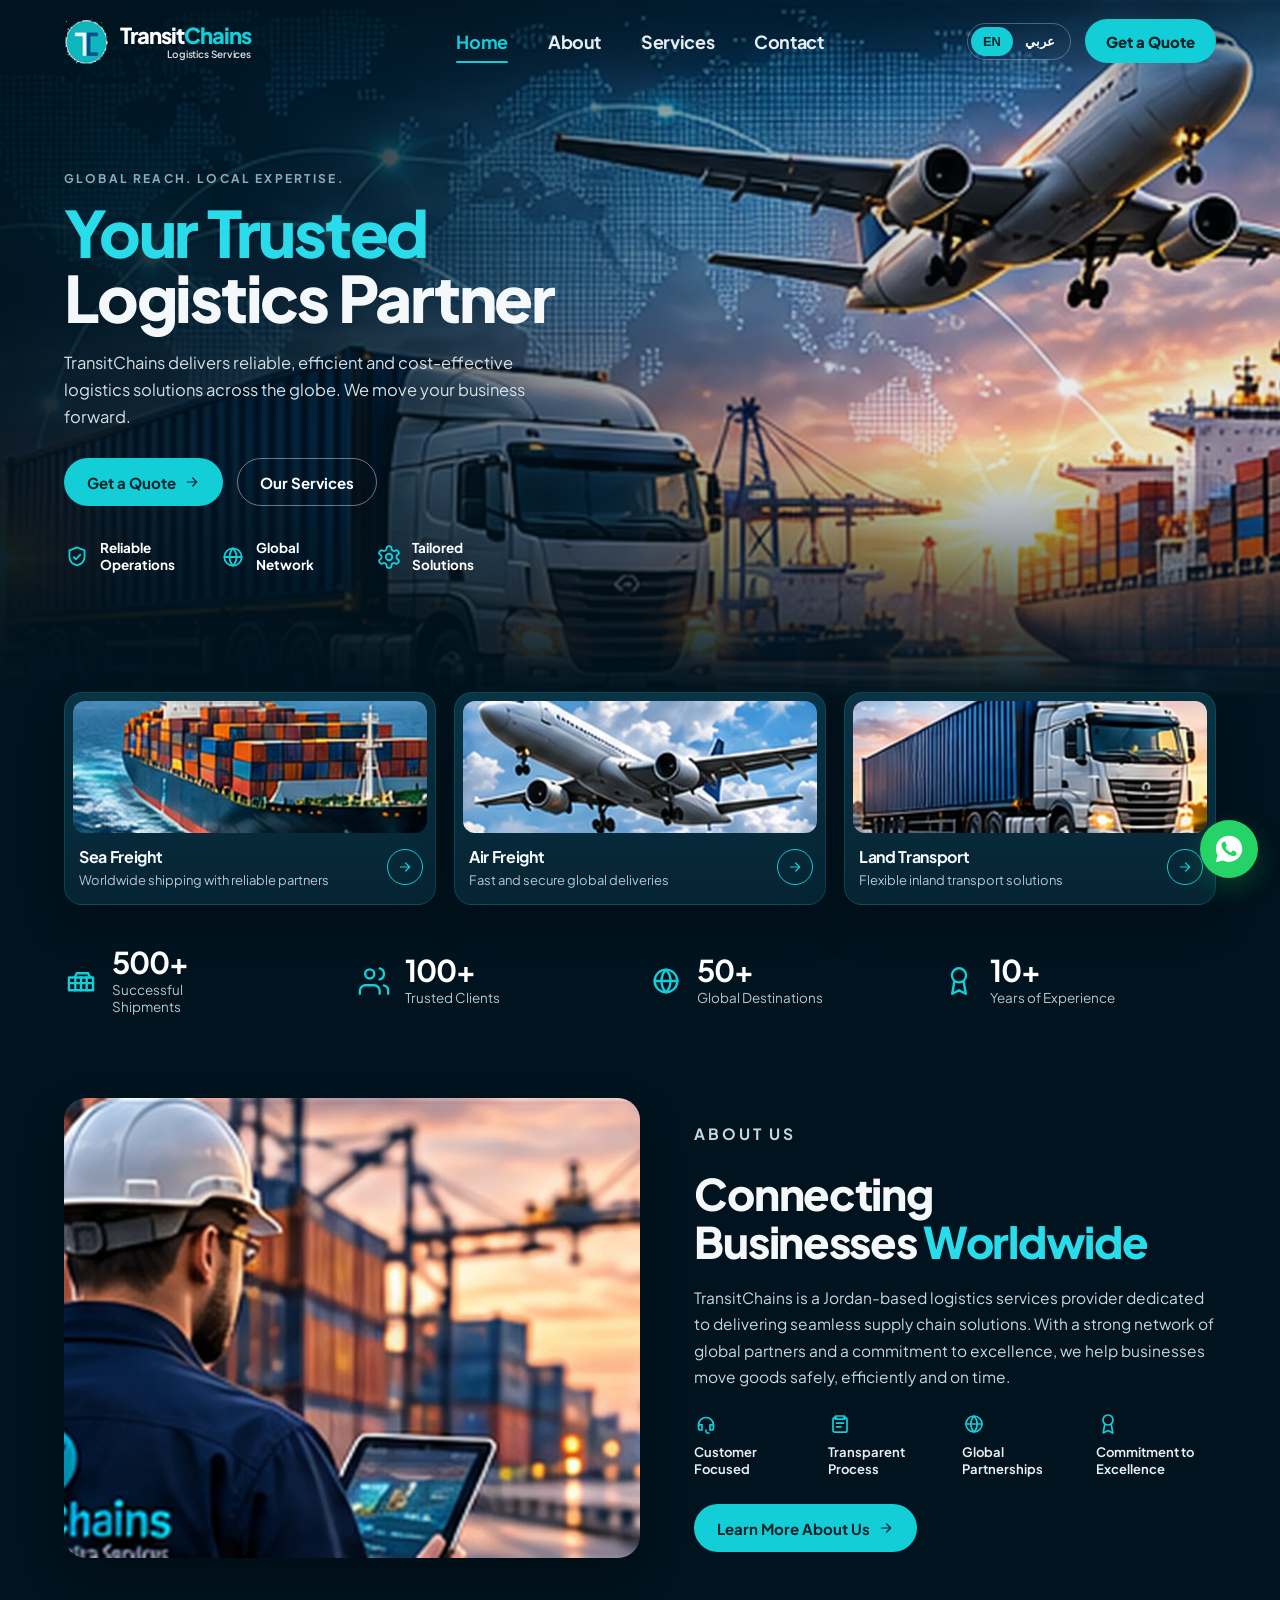
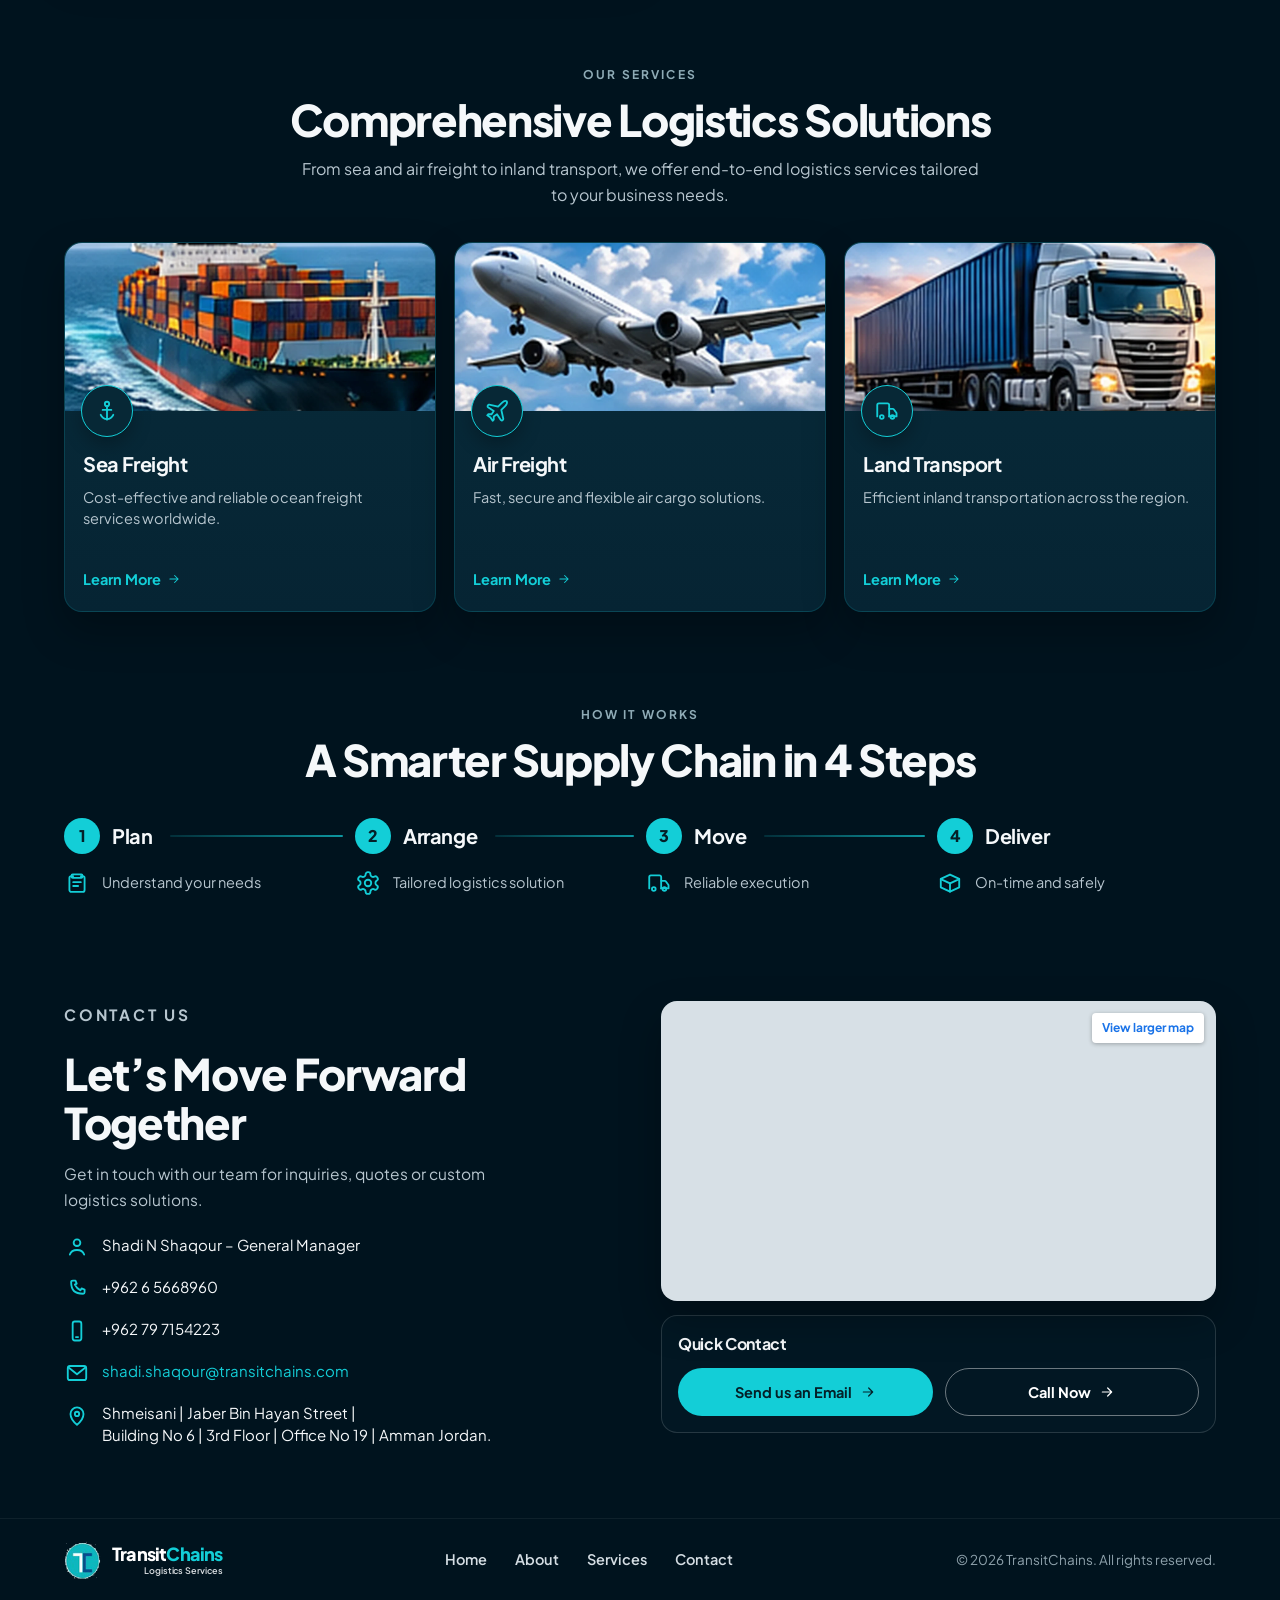
==== commit 4a147aca: "Center the header menu, enlarge nav type, and preset InterServer SMTP host. Co-authored-by: Cursor <" ====
--- a/index.html
+++ b/index.html
@@ -27,7 +27,7 @@
   <meta property="og:image" content="https://transitchains.com/assets/images/hero-logistics.webp">
   <meta name="twitter:card" content="summary_large_image">
   <link rel="preload" as="image" href="assets/images/hero-logistics.webp">
-  <link rel="stylesheet" href="css/styles.css?v=cards3">
+  <link rel="stylesheet" href="css/styles.css?v=nav">
   <script type="application/ld+json">
   {
     "@context": "https://schema.org",
--- a/css/styles.css
+++ b/css/styles.css
@@ -272,7 +272,8 @@
 
 .header-inner {
   height: 100%;
-  display: flex;
+  display: grid;
+  grid-template-columns: 1fr auto 1fr;
   align-items: center;
   gap: 24px;
 }
@@ -335,16 +336,19 @@
 .nav {
   display: flex;
   align-items: center;
-  gap: 34px;
-  margin-inline-start: auto;
+  justify-content: center;
+  gap: 40px;
+  margin: 0;
+  justify-self: center;
 }
 
 .nav a {
   position: relative;
   color: #e7eef2;
   text-decoration: none;
-  font-size: 15px;
-  font-weight: 600;
+  font-size: 18px;
+  font-weight: 700;
+  letter-spacing: -0.02em;
   padding: 8px 0;
 }
 
@@ -381,14 +385,17 @@
 .header-end {
   display: flex;
   align-items: center;
-  gap: 12px;
-  margin-inline-start: auto;
+  justify-content: flex-end;
+  gap: 14px;
+  margin: 0;
+  justify-self: end;
 }
 
 .header-cta {
-  padding: 11px 18px;
-  min-height: 42px;
-  font-size: 14px;
+  padding: 12px 20px;
+  min-height: 44px;
+  font-size: 15px;
+  font-weight: 800;
 }
 
 .lang-switch {
@@ -403,8 +410,8 @@
   background: transparent;
   color: #fff;
   border-radius: 999px;
-  padding: 6px 10px;
-  font-size: 12px;
+  padding: 7px 12px;
+  font-size: 13px;
   font-weight: 800;
   cursor: pointer;
 }
@@ -1036,7 +1043,11 @@
 
 @media (max-width: 1100px) {
   .nav {
-    gap: 22px;
+    gap: 28px;
+  }
+
+  .nav a {
+    font-size: 17px;
   }
 
   .about-points {
@@ -1045,6 +1056,10 @@
 }
 
 @media (max-width: 980px) {
+  .header-inner {
+    display: flex;
+  }
+
   .nav-toggle {
     display: block;
   }
@@ -1063,6 +1078,7 @@
     padding: 10px;
     flex-direction: column;
     align-items: stretch;
+    justify-self: stretch;
     gap: 2px;
     background: rgba(3, 24, 36, 0.98);
     border: 1px solid rgba(19, 206, 215, 0.18);
@@ -1075,7 +1091,8 @@
   }
 
   .nav a {
-    padding: 12px 12px;
+    padding: 14px 12px;
+    font-size: 17px;
   }
 
   .nav a.is-active::after {
@@ -1260,8 +1277,20 @@
 }
 
 @media (min-width: 981px) {
-  .nav { margin-inline-start: auto; }
-  .header-end { margin-inline-start: 0; }
+  .header-inner {
+    display: grid;
+    grid-template-columns: 1fr auto 1fr;
+  }
+
+  .nav {
+    margin: 0;
+    justify-self: center;
+  }
+
+  .header-end {
+    margin: 0;
+    justify-self: end;
+  }
 }
 
 [hidden] { display: none !important; }
